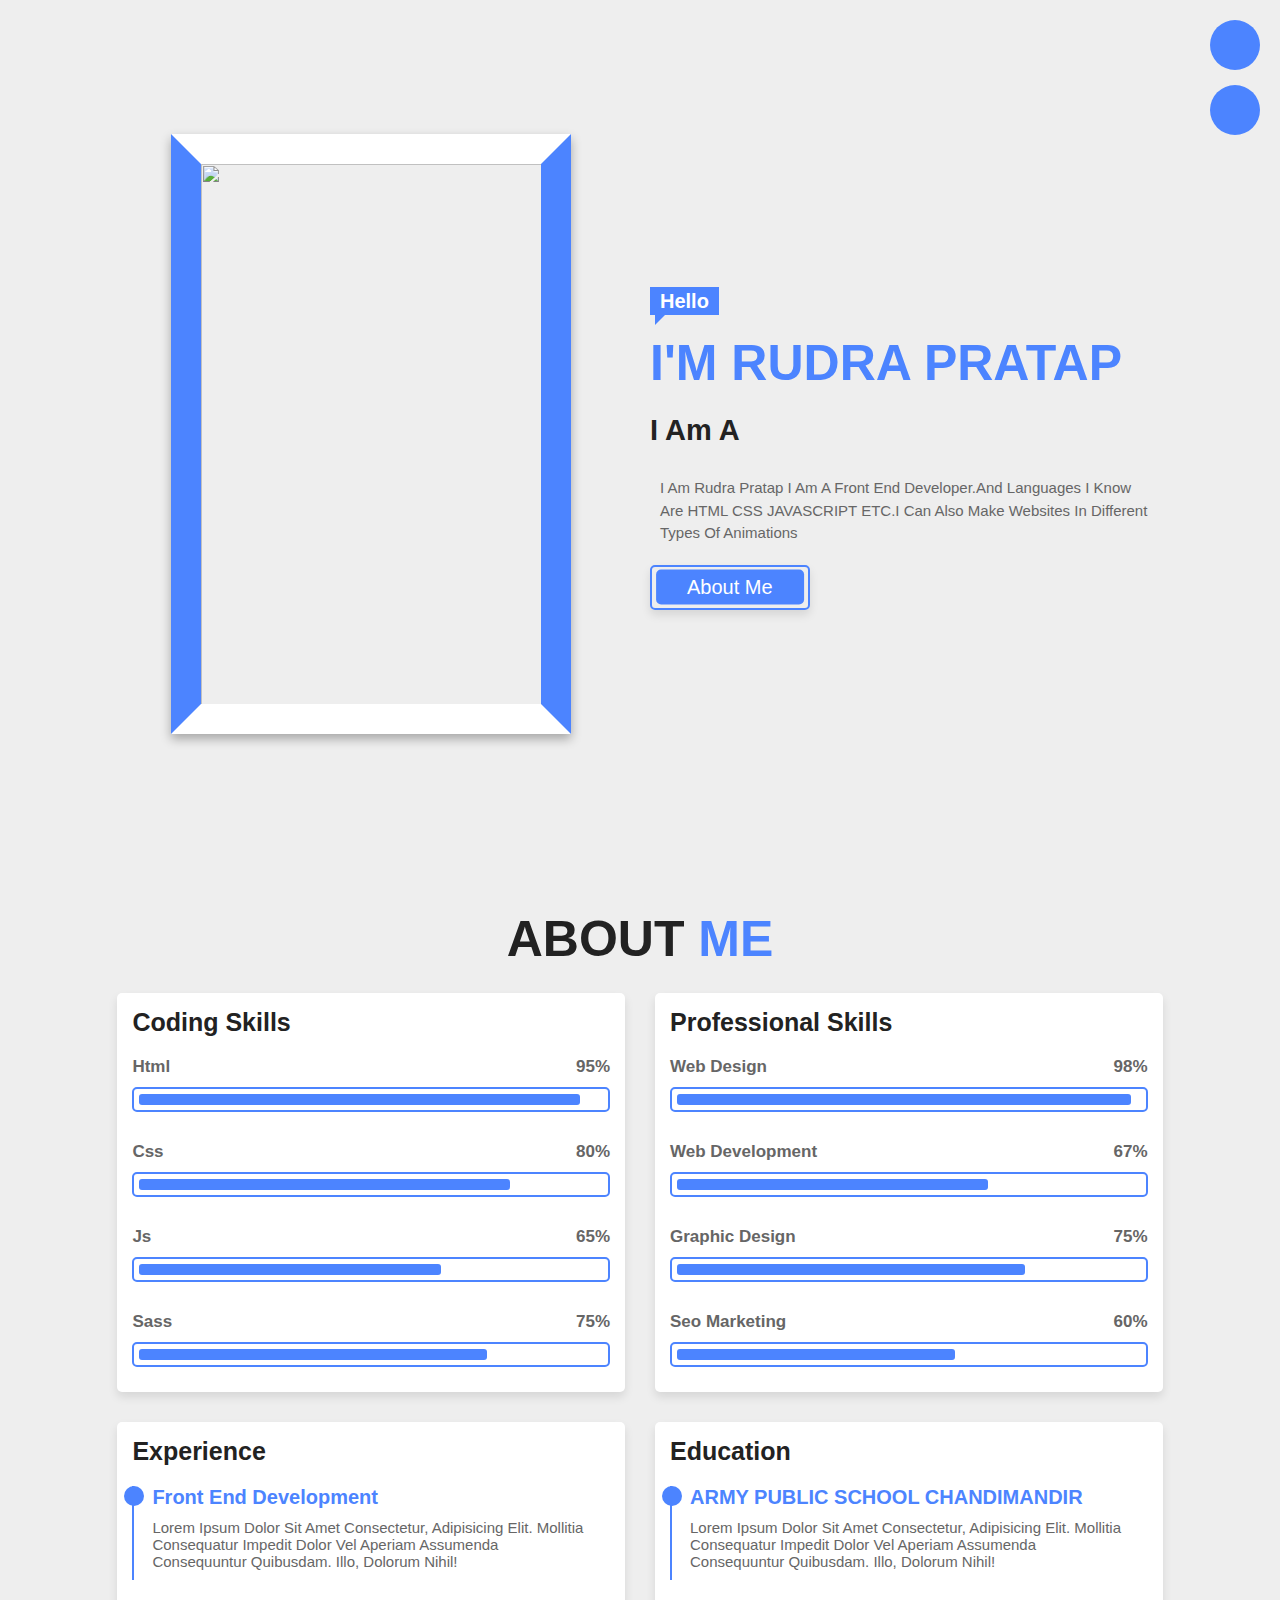
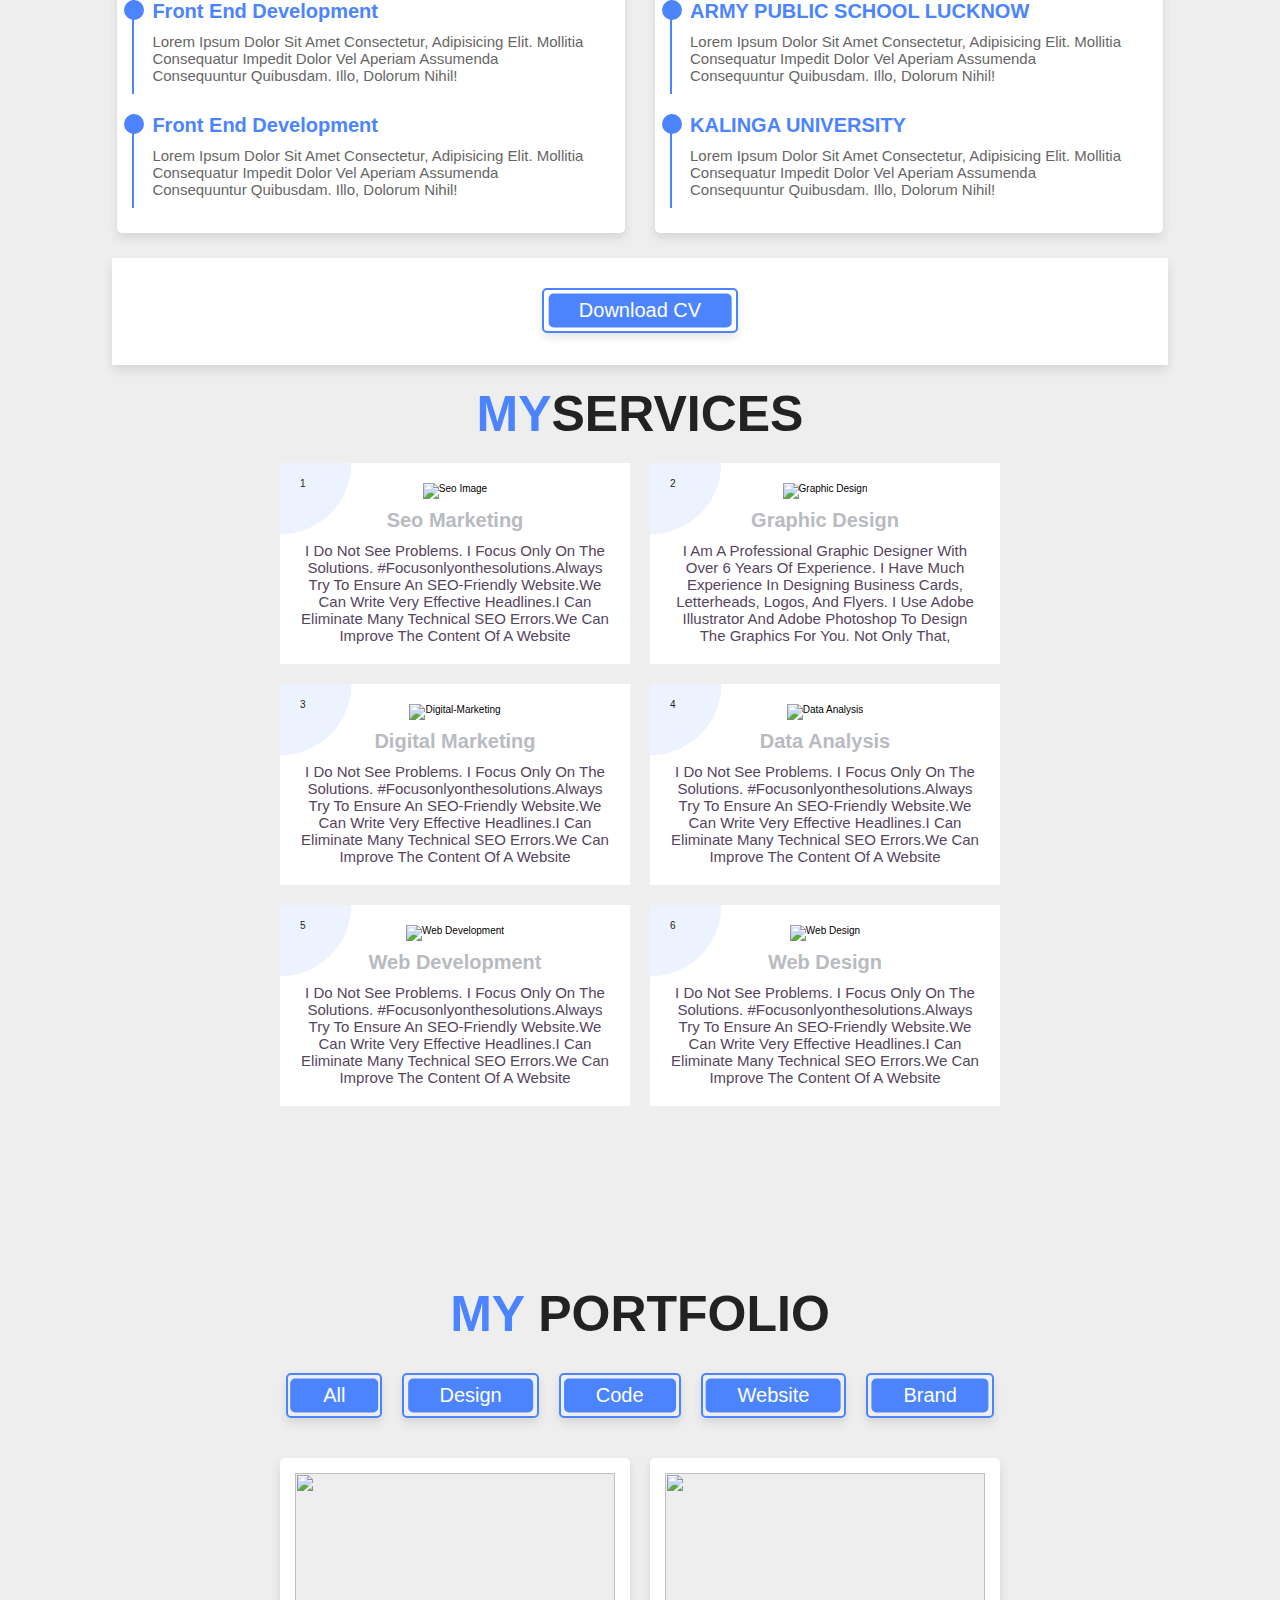
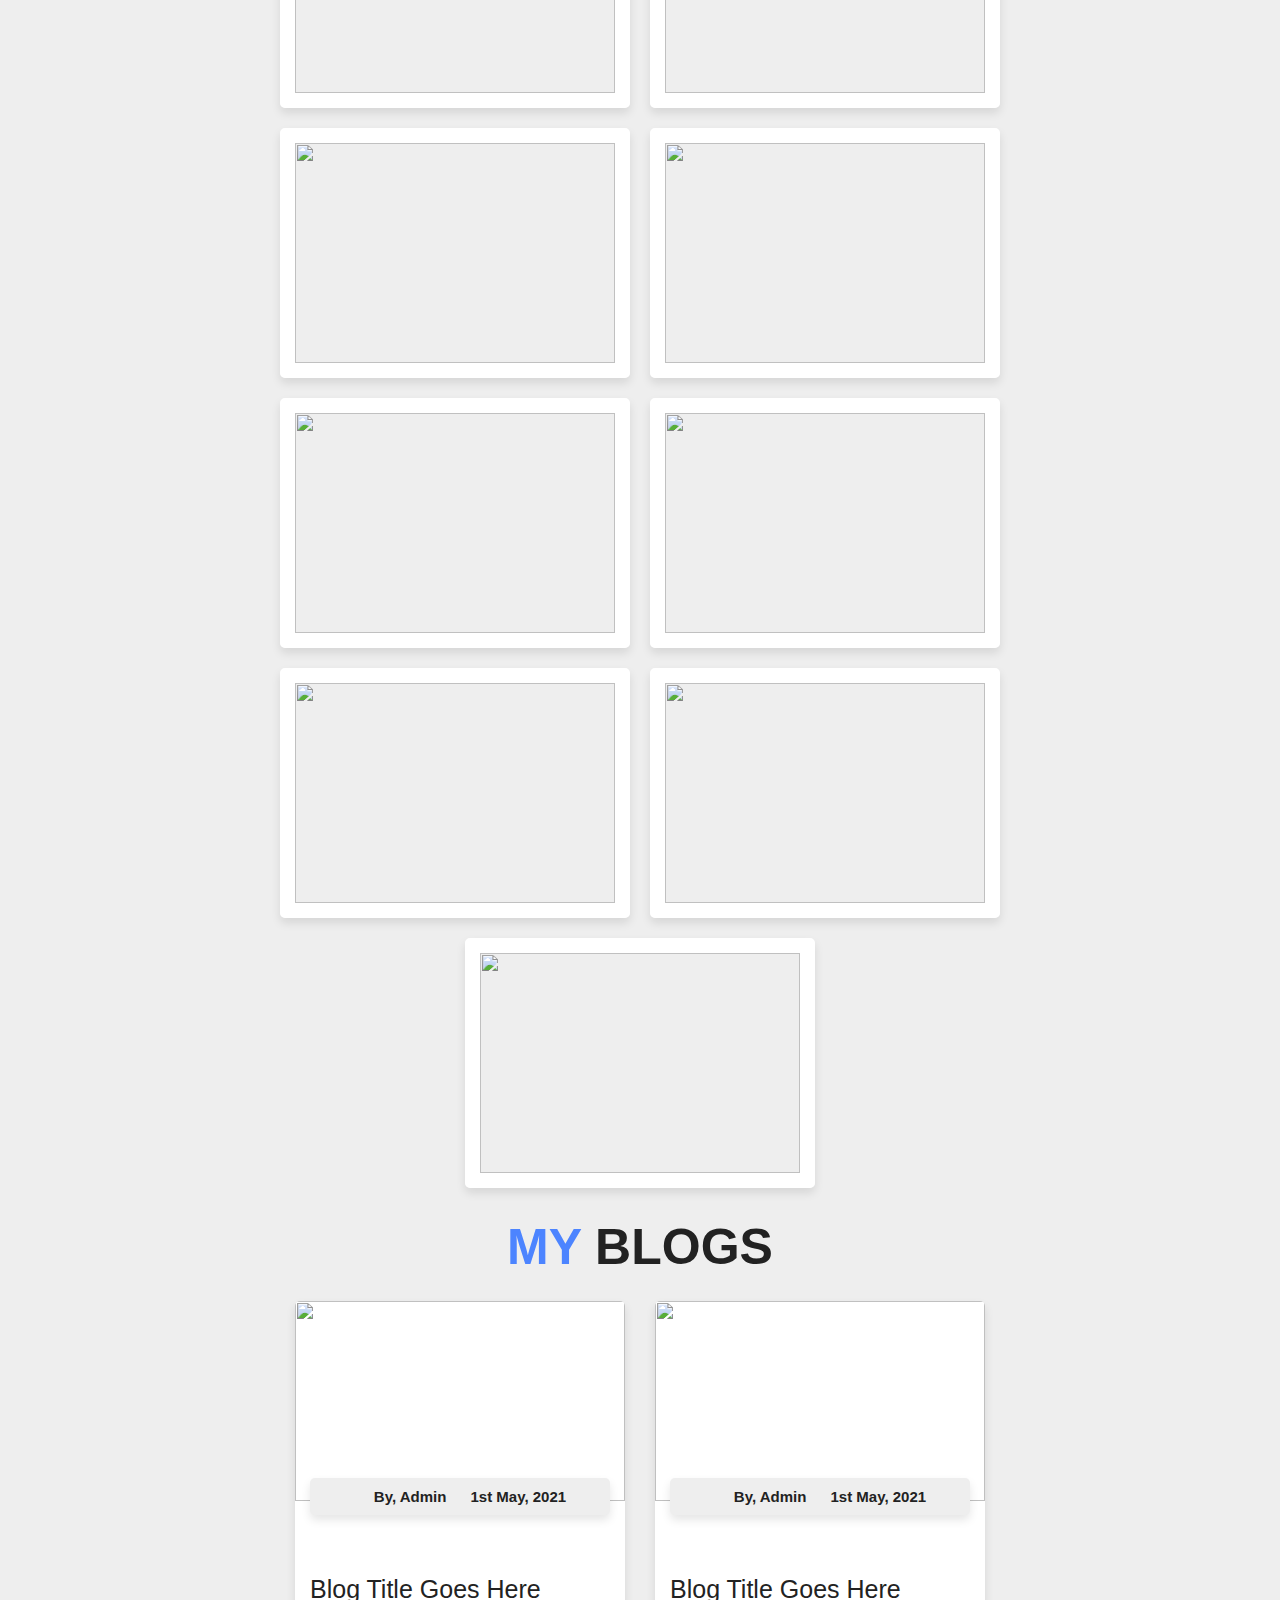
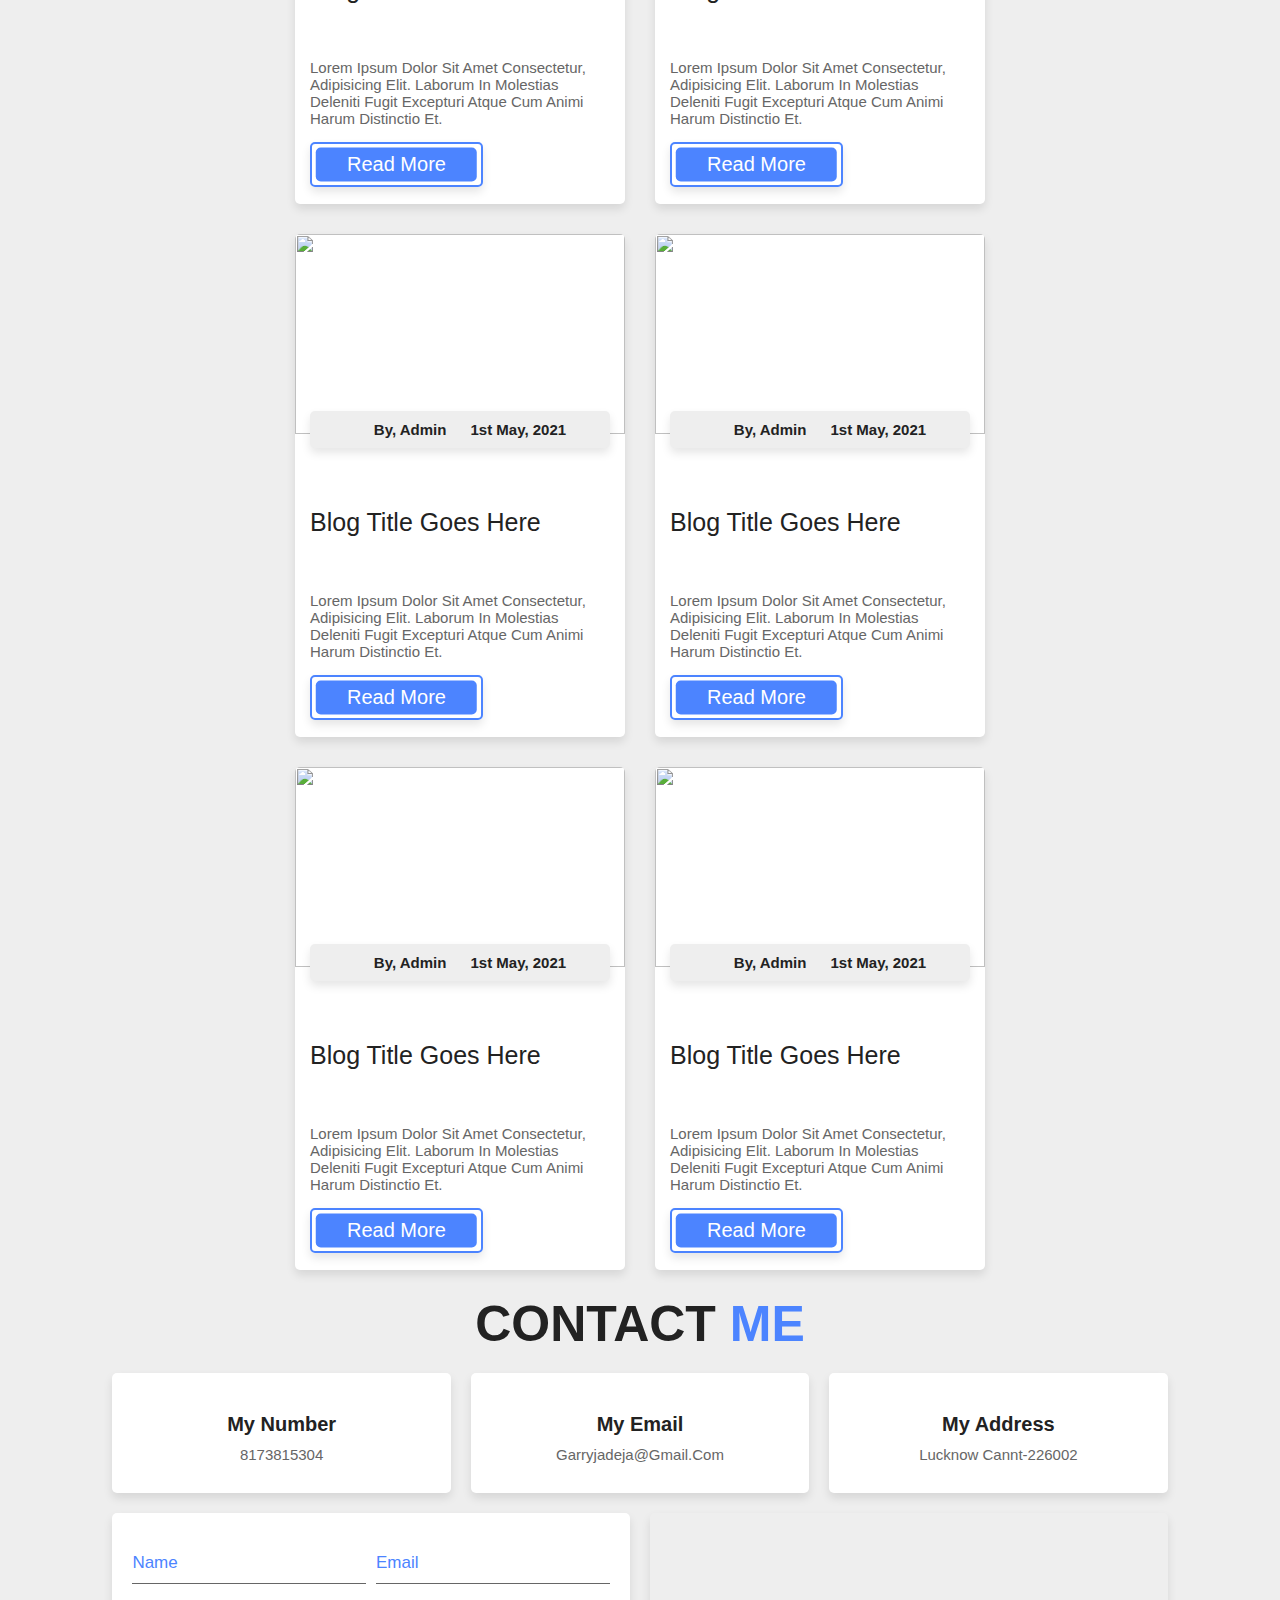
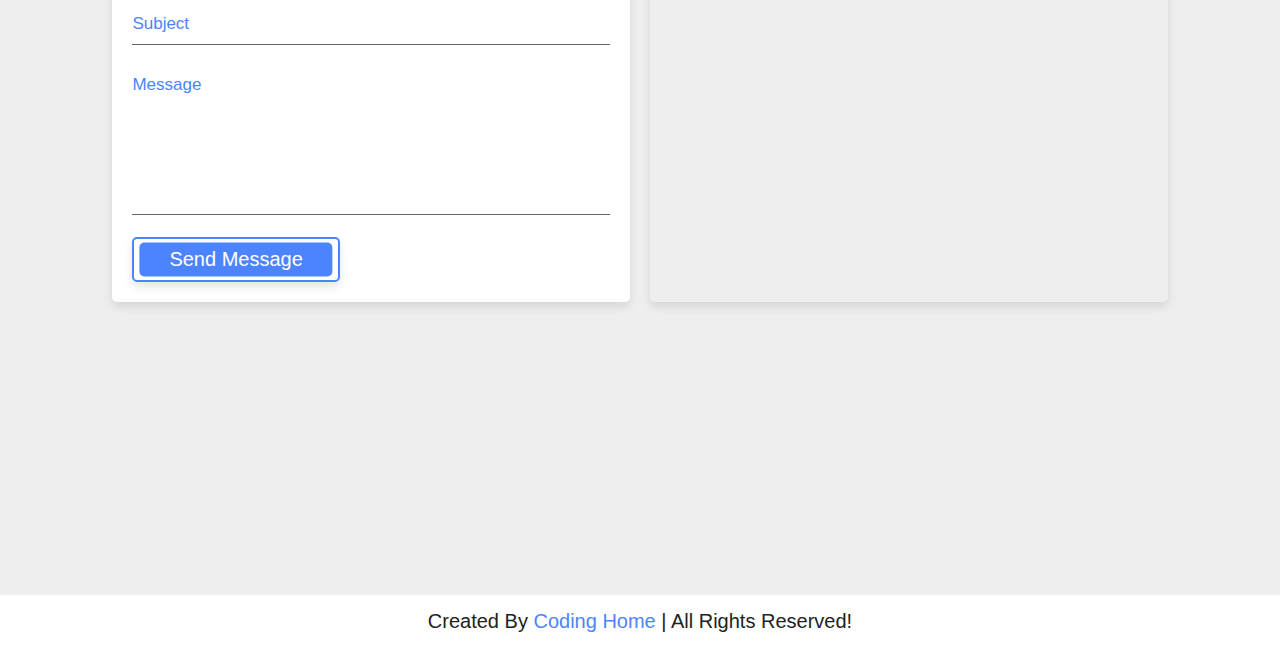
==== rudraport.html @ 35df7204 "Rename index.html to rudraport.html" ====
<!DOCTYPE html>
<html lang="en">
<head>
    <meta charset="UTF-8">
    <meta http-equiv="X-UA-Compatible" content="IE=edge">
    <meta name="viewport" content="width=device-width, initial-scale=1.0">
    <title>Document</title>
    <!---font awsome cdn-->
    <link rel="stylesheet" href="https://cdnjs.cloudflare.com/ajax/libs/font-awesome/6.4.0/css/all.min.css" integrity="sha512-iecdLmaskl7CVkqkXNQ/ZH/XLlvWZOJyj7Yy7tcenmpD1ypASozpmT/E0iPtmFIB46ZmdtAc9eNBvH0H/ZpiBw==" crossorigin="anonymous" referrerpolicy="no-referrer" />
    <!----css stylesheet-->
    <link rel="stylesheet" href="rudraport.css">
</head>
<body>
    <!-- header section starts  -->

<header>

    <div id="menu" class="fas fa-bars"></div>

    <nav class="navbar">
        <a href="#home">home</a>
        <a href="#about">about</a>
        <a href="#services">services</a>
        <a href="#portfolio">portfolio</a>
        <a href="#blog">blog</a>
        <a href="#contact">contact</a>
    </nav>
    <div id="theme-toggler" class="fas fa-moon"></div>

</header>


<!-- home section starts  -->

<section class="home" id="home">

    <div class="image">
        <img src="profile.jpg" alt=""  width="400px">
    </div>

    <div class="content">
        <span class="hello">hello</span>
        <h3> I'M <span>RUDRA PRATAP</span> </h3>

        <h4>I am a <span class="type">
            <span>
                <span>Developer</span>
                <span>Web designer</span>
                <span>Blogger</span>
                <span>YouTuber</span>
            </span>
        </span></h4>
        
<p>I am Rudra Pratap i am a front end developer.And  languages  I know are HTML CSS JAVASCRIPT ETC.I can also make websites in different types of animations  </p>        
<a href="#about" class="btn">about me</a>
    </div>

</section>



<section class="about" id="about">

    <h1 class="heading"> about <span>me</span> </h1>

    <div class="row">

        <div class="box">
            <h3 class="title">coding skills</h3>
            <div class="progress">
                <h3> html <span>95%</span> </h3>
                <div class="bar"><span></span></div>
            </div>
            <div class="progress">
                <h3> css <span>80%</span> </h3>
                <div class="bar"><span></span></div>
            </div>
            <div class="progress">
                <h3> js <span>65%</span> </h3>
                <div class="bar"><span></span></div>
            </div>
            <div class="progress">
                <h3> sass <span>75%</span> </h3>
                <div class="bar"><span></span></div>
            </div>
        </div>

        <div class="box">
            <h3 class="title">professional skills</h3>
            <div class="progress">
                <h3> web design <span>98%</span> </h3>
                <div class="bar"><span></span></div>
            </div>
            <div class="progress">
                <h3> web development <span>67%</span> </h3>
                <div class="bar"><span></span></div>
            </div>
            <div class="progress">
                <h3> graphic design <span>75%</span> </h3>
                <div class="bar"><span></span></div>
            </div>
            <div class="progress">
                <h3> seo marketing <span>60%</span> </h3>
                <div class="bar"><span></span></div>
            </div>
        </div>

        <div class="box">
            <h3 class="title">experience</h3>
            <div class="exp-box">
                <h3>front end development</h3>
                <p>Lorem ipsum dolor sit amet consectetur, adipisicing elit. Mollitia consequatur impedit dolor vel aperiam assumenda consequuntur quibusdam. Illo, dolorum nihil!</p>
            </div>
            <div class="exp-box">
                <h3>front end development</h3>
                <p>Lorem ipsum dolor sit amet consectetur, adipisicing elit. Mollitia consequatur impedit dolor vel aperiam assumenda consequuntur quibusdam. Illo, dolorum nihil!</p>
            </div>
            <div class="exp-box">
                <h3>front end development</h3>
                <p>Lorem ipsum dolor sit amet consectetur, adipisicing elit. Mollitia consequatur impedit dolor vel aperiam assumenda consequuntur quibusdam. Illo, dolorum nihil!</p>
            </div>
        </div>

        <div class="box">
            <h3 class="title">education</h3>
            <div class="exp-box">
                <h3>ARMY PUBLIC SCHOOL CHANDIMANDIR</h3>
                <p>Lorem ipsum dolor sit amet consectetur, adipisicing elit. Mollitia consequatur impedit dolor vel aperiam assumenda consequuntur quibusdam. Illo, dolorum nihil!</p>
            </div>
            <div class="exp-box">
                <h3>ARMY PUBLIC SCHOOL LUCKNOW</h3>
                <p>Lorem ipsum dolor sit amet consectetur, adipisicing elit. Mollitia consequatur impedit dolor vel aperiam assumenda consequuntur quibusdam. Illo, dolorum nihil!</p>
            </div>
            <div class="exp-box">
                <h3>KALINGA UNIVERSITY</h3>
                <p>Lorem ipsum dolor sit amet consectetur, adipisicing elit. Mollitia consequatur impedit dolor vel aperiam assumenda consequuntur quibusdam. Illo, dolorum nihil!</p>
            </div>
        </div>

    </div>

    <div class="download">
        <a href="#" class="btn"> download CV </a>
    </div>

</section>

<!----------service section starts-->
<section class="services" id="services">
    <h1 class="heading"><span>my</span>services</h1>
    <div class="box-container">
        <div class="box">
            <span class="number">1</span>
            <img src="images/s1.png" alt="seo image">
            <h3>seo marketing</h3>
            <p>I do not see problems.  I focus only on the solutions. #focusonlyonthesolutions.Always try to ensure an SEO-friendly website.We can write very effective headlines.I can eliminate many technical SEO errors.We can improve the content of a website</p>
        </div>
        <div class="box">
            <span class="number">2</span>
            <img src="images/s2.png" alt="graphic design">
            <h3>graphic design</h3>
            <p>I am a professional graphic designer with over 6 years of experience. I have much experience in designing Business cards, Letterheads, Logos, and Flyers. I use Adobe Illustrator and Adobe Photoshop to design the graphics for you. Not only that,</p> 
        </div>
        <div class="box">
            <span class="number">3</span>
            <img src="images/s3.png" alt="digital-marketing">
            <h3>digital marketing</h3>
            <p>I do not see problems.  I focus only on the solutions. #focusonlyonthesolutions.Always try to ensure an SEO-friendly website.We can write very effective headlines.I can eliminate many technical SEO errors.We can improve the content of a website</p>

           
        </div>
        <div class="box">
            <span class="number">4</span>
            <img src="images/s4.png" alt="data analysis">
            <h3>data analysis</h3>
            <p>I do not see problems.  I focus only on the solutions. #focusonlyonthesolutions.Always try to ensure an SEO-friendly website.We can write very effective headlines.I can eliminate many technical SEO errors.We can improve the content of a website</p>
           </div>
            
           <div class="box">
            <span class="number">5</span>
            <img src="images/s5.png" alt="web development">
            <h3>web development</h3>
            <p>I do not see problems.  I focus only on the solutions. #focusonlyonthesolutions.Always try to ensure an SEO-friendly website.We can write very effective headlines.I can eliminate many technical SEO errors.We can improve the content of a website</p>


           </div>
           <div class="box">
            <span class="number">6</span>
            <img src="images/s6.png" alt="web design">
            <h3>web design</h3>
            <p>I do not see problems.  I focus only on the solutions. #focusonlyonthesolutions.Always try to ensure an SEO-friendly website.We can write very effective headlines.I can eliminate many technical SEO errors.We can improve the content of a website</p>
           </div>
    </div>
</section>

<!-------service section ends-->
<!---------portfolio sections starts-->

<section class="portfolio" id="portfolio">

    <h1 class="heading"> <span>my</span> portfolio </h1>

    <div class="button-container">
        <div class="btn" data-filter="all">all</div>
        <div class="btn" data-filter="design">design</div>
        <div class="btn" data-filter="code">code</div>
        <div class="btn" data-filter="website">website</div>
        <div class="btn" data-filter="brand">brand</div>
    </div>

    <div class="image-container">

        <div class="box design">
            <img src="images/img1.jpg" alt="">
            <div class="info">
                <h3>PROJECT TITLE</h3>
            </div>
        </div>

        <div class="box design">
            <img src="images/img2.jpg" alt="">
            <div class="info">
                <h3>PROJECT TITLE</h3>
            </div>
        </div>

        <div class="box design">
            <img src="images/img3.jpg" alt="">
            <div class="info">
                <h3>PROJECT TITLE</h3>
            </div>
        </div>

        <div class="box code">
            <img src="images/img4.jpg" alt="">
            <div class="info">
                <h3>PROJECT TITLE</h3>
            </div>
        </div>

        <div class="box code">
            <img src="images/img5.jpg" alt="">
            <div class="info">
                <h3>PROJECT TITLE</h3>
            </div>
        </div>

        <div class="box website">
            <img src="images/img6.jpg" alt="">
            <div class="info">
                <h3>PROJECT TITLE</h3>
            </div>
        </div>

        <div class="box brand">
            <img src="images/img7.jpg" alt="">
            <div class="info">
                <h3>PROJECT TITLE</h3>
            </div>
        </div>

        <div class="box brand">
            <img src="images/img8.jpg" alt="">
            <div class="info">
                <h3>PROJECT TITLE</h3>
            </div>
        </div>

        <div class="box brand">
            <img src="images/img9.jpg" alt="">
            <div class="info">
                <h3>PROJECT TITLE</h3>
            </div>
        </div>

    </div>
</section>

<!------blog section start-->

<section class="blog" id="blog">

    <h1 class="heading"> <span>my</span> blogs </h1>

    <div class="box-container">

        <div class="box">
            <img src="images/blog1.jpg" alt="">
            <div class="content">
                <h3 class="info"> <i class="fas fa-user"></i> by, admin <i class="fas fa-calendar"></i> 1st may, 2021 </h3>
                <a href="#" class="title"> blog title goes here </a>
                <p>Lorem ipsum dolor sit amet consectetur, adipisicing elit. Laborum in molestias deleniti fugit excepturi atque cum animi harum distinctio et.</p>
                <a href="#" class="btn">read more</a>
            </div>
        </div>

        <div class="box">
            <img src="images/blog2.jpg" alt="">
            <div class="content">
                <h3 class="info"> <i class="fas fa-user"></i> by, admin <i class="fas fa-calendar"></i> 1st may, 2021 </h3>
                <a href="#" class="title"> blog title goes here </a>
                <p>Lorem ipsum dolor sit amet consectetur, adipisicing elit. Laborum in molestias deleniti fugit excepturi atque cum animi harum distinctio et.</p>
                <a href="#" class="btn">read more</a>
            </div>
        </div>

        <div class="box">
            <img src="images/blog3.jpg" alt="">
            <div class="content">
                <h3 class="info"> <i class="fas fa-user"></i> by, admin <i class="fas fa-calendar"></i> 1st may, 2021 </h3>
                <a href="#" class="title"> blog title goes here </a>
                <p>Lorem ipsum dolor sit amet consectetur, adipisicing elit. Laborum in molestias deleniti fugit excepturi atque cum animi harum distinctio et.</p>
                <a href="#" class="btn">read more</a>
            </div>
        </div>

        <div class="box">
            <img src="images/blog4.jpg" alt="">
            <div class="content">
                <h3 class="info"> <i class="fas fa-user"></i> by, admin <i class="fas fa-calendar"></i> 1st may, 2021 </h3>
                <a href="#" class="title"> blog title goes here </a>
                <p>Lorem ipsum dolor sit amet consectetur, adipisicing elit. Laborum in molestias deleniti fugit excepturi atque cum animi harum distinctio et.</p>
                <a href="#" class="btn">read more</a>
            </div>
        </div>

        <div class="box">
            <img src="images/blog5.jpg" alt="">
            <div class="content">
                <h3 class="info"> <i class="fas fa-user"></i> by, admin <i class="fas fa-calendar"></i> 1st may, 2021 </h3>
                <a href="#" class="title"> blog title goes here </a>
                <p>Lorem ipsum dolor sit amet consectetur, adipisicing elit. Laborum in molestias deleniti fugit excepturi atque cum animi harum distinctio et.</p>
                <a href="#" class="btn">read more</a>
            </div>
        </div>

        <div class="box">
            <img src="images/blog6.jpg" alt="">
            <div class="content">
                <h3 class="info"> <i class="fas fa-user"></i> by, admin <i class="fas fa-calendar"></i> 1st may, 2021 </h3>
                <a href="#" class="title"> blog title goes here </a>
                <p>Lorem ipsum dolor sit amet consectetur, adipisicing elit. Laborum in molestias deleniti fugit excepturi atque cum animi harum distinctio et.</p>
                <a href="#" class="btn">read more</a>
            </div>
        </div>

    </div>

</section>

<!------contact section starts-->
<section class="contact" id="contact">
    <h1 class="heading">contact <span>me</span></h1>
    <div class="box-container">
        <div class="box">
            <i class="fas fa-phone"></i>
            <h3>my number</h3>
            <p>8173815304</p>   
        </div>
        <div class="box">
            <i class="fas fa-envelope"></i>
            <h3>my email</h3>
            <p>garryjadeja@gmail.com</p>
        </div>
        <div class="box">
            <i class="fas fa-map-marker-alt"></i>
            <h3>my address</h3>
            <p>lucknow cannt-226002</p>   
        </div>
    </div>
    <div class="row">
        <form action="">
            <div class="inputbox">
                <input type="text" placeholder="name">
                <input type="email" placeholder="email">
            </div>
            <input type="text" placeholder="subject">
            <textarea name="" id="" cols="30" rows="10" placeholder="message"></textarea>
             <button class="btn"> send message</button>
         </form>
        <iframe class="map" src="https://www.google.com/maps/embed?pb=!1m18!1m12!1m3!1d30153.788252261566!2d72.82321484621745!3d19.141690214227783!2m3!1f0!2f0!3f0!3m2!1i1024!2i768!4f13.1!3m3!1m2!1s0x3be7b63aceef0c69%3A0x2aa80cf2287dfa3b!2sJogeshwari%20West%2C%20Mumbai%2C%20Maharashtra%20400047!5e0!3m2!1sen!2sin!4v1617786516134!5m2!1sen!2sin" allowfullscreen="" loading="lazy"></iframe>

    </div>
</section>
<div class="footer">created by <span> Coding Home </span> | all rights reserved!</div>


<!-- jquery cdn link  -->
<script src="https://cdnjs.cloudflare.com/ajax/libs/jquery/3.6.0/jquery.min.js"></script>

<!-- custom js file link  -->
<script src="script.js"></script>


</body>
</html>
---- rudraport.css ----
:root{
    --main-color:#4C84FF;
    --primary-bg-color:#fff;
    --secondary-bg-color:#eee;
    --primary-text-color:#222;
    --secondary-text-color:#666;
}

@import url('https://fonts.googleapis.com/css2?family=Roboto:wght@100;300;400&display=swap');
*{
font-family: 'roboto',sans-serif;
margin: 0; padding: 0;
box-sizing: border-box;
text-transform: capitalize;
outline: none;
border: none;
text-decoration: none;
transition: all .3s cubic-bezier(.38,1.15,.7,1.12);
}

::selection{background-color: var(--main-color);}

html{font-size: 62.5%;
   }
     
html::-webkit-scrollbar {width: 1.3rem;} 
html::-webkit-scrollbar-track{background-color: var(--secondary-bg-color);}
html::-webkit-scrollbar-thumb{background-color: var(--main-color);}

body{background: var(--secondary-bg-color);}

.body.dark-theme{
    --primary-bg-color:#252C48;
    --secondary-bg-color:#171C32;
    --primary-text-color:#fff;
    --secondary-text-color:#eee;
}

section{min-height: 100vh;
        padding: 1rem;
        padding: 0 8%;
}

.btn{
    display: inline-block;
    padding: .9rem 3.5rem;
    font-size: 2rem;
    background: none;
    color: #fff;
    box-shadow: 0 .5rem 1rem rgba(0, 0, 0, .1);
    border-radius: .5rem;
    margin-top: 1rem;
    z-index: 0;
    position: relative;
    overflow: hidden;
    border: .2rem solid var(--main-color);
}

.btn::before{
    content: '';
    position: absolute;
    top: 50%; left: 50%;
    transform: translate(-50%,-50%);
    background: var(--main-color);
    border-radius: .5rem;
    height: 85%;
    width: 95%;
    z-index: -1;
    transition: .2s;
}

.btn:hover:before{
    top: 100%;
    transform: translate(-50%,100%);

}

.btn:hover{
    color: var(--primary-text-color);
}

.heading{
     font-size: 5rem;
     color: var(--primary-text-color);
     text-align: center;
     padding: 1rem;
     text-transform: uppercase;
}

.heading span{
    color: var(--main-color);
    text-transform: uppercase;
}


#menu{
   font-size: 2rem;
   background: var(--main-color);
   color: #fff;
   border-radius: 5rem;
   height: 5rem;
   width: 5rem;
   text-align: center;
   line-height: 5rem;
   position: fixed;
   top: 2rem;
   right: 2rem;
   z-index: 1000;
   cursor: pointer;
}

#menu.fa-times{transform: rotate(-180deg);}
 
.navbar{
    position: fixed;
    top: 2rem;
    right: 2.5rem;
    padding: 1.1rem 2rem;
    padding-right: 4rem;
    z-index: 999;
    border: .2rem solid var(--main-color);
    border-radius: 1000px;
    background: var(--main-color);
    transform-origin: top right;
    transform: scale(0);
    opacity: 0;
}


.navbar.nav-toggle{
    opacity: 1;
    transform: scale(1);
}

.navbar a{
    font-size:2rem;
    padding: 0.3rem;
    padding-right: 1rem;
    color: var(--primary-text-color);
}

@media(max-width: 799px){
  .navbar a{display: block;
   font-size: 2rem;
   padding: 1rem;
   padding-right: 7rem;
}
}

.navbar a:hover{
    color: var(--main-color);
    transform: translateX(1rem);
}



.home{
    display: flex;
    align-items: center;
    justify-content: center;
    flex-wrap:wrap;
}

.home .image{
    flex: 1 1 40rem;
    padding: 1rem;
    text-align: center;
}

.home .image img{
    height: 60rem;
    box-shadow: 0 .5rem 1rem rgba(0, 0,0,.3);
    border-top: 3rem solid var(--primary-bg-color);
    border-bottom: 3rem solid var(--primary-bg-color);
    border-right: 3rem solid var(--main-color);
    border-left: 3rem solid var(--main-color);

}

.home .content{
    flex: 1 1 40rem;
    padding: 1rem;
    
}

.home .content .hello{
    background: var(--main-color);
    color: #fff;
    font-size: 20px;
    font-weight: 600;
    padding: 3px 10px;
    position: relative;
    line-height: 26px;
}

.home .content .hello::after {
    position: absolute;
    content: '';
    bottom: -10px;
    left: 5px;  
    width: 0;
    height: 0;
    border-top: 0px solid transparent;
    border-left: 10px solid #4C84FF;
    border-bottom: 10px solid transparent;
}

.home .content h3{
  font-size: 5rem;
  color: var(--main-color);
  margin-top: 20px;
}


.home .contact h3 span{
    color: var(--main-color);
}

.type {
    display: inline-block;
    vertical-align: bottom;
}

h4{
    font-size: 29px;
    margin-top: 20px;
    margin-bottom: 20px;
    color: var(--primary-text-color);
}

.type > span {
    color: #0da6cc;
    display:grid;
    overflow: hidden;
    height:1.2em;
  }

.type span span {
    width:0%;
    max-width:max-content;
    overflow: hidden;
    height:inherit;
    word-break:break-all;
    animation:
      c 0.5s infinite steps(1),
      t 2s linear infinite alternate,
      m 16s steps(4) infinite;
  }

.type span span:before{
    content: '';
    display: inline-block;
}

@keyframes t{
    90%,100% {width:100%}
  }
 
   
  @keyframes c{
    0%,100%{box-shadow: 5px 0 0 #0000;
    }
    50% {
        box-shadow: 5px 0 0 white;
    }
  }
  
  @keyframes m{
    100% {transform:translateY(-400%)}
  }


.home .content p{padding: 1rem;
     color: var(--secondary-text-color);
     font-size: 1.5rem;
     line-height: 1.5;
    font-family: sans-serif;}

.about .row{
    display: flex;
    align-items: center;
    justify-content: center;
    flex-wrap: wrap;
}

.about .row .box{
    flex: 1 1 40rem;
    background-color: var(--primary-bg-color);
    border-radius: .5rem;
    box-shadow: 0 .5rem 1rem rgba(0, 0, 0, .1);
    padding: .5rem 1.5rem;
    margin: 1.5rem;
}

.about .row .box .title{
    color: var(--primary-text-color);
    font-size: 2.5rem;
    padding: 1rem 0;
}

.about .row .box .progress{
    padding: 1rem 0;
}


.about .row .box .progress h3{
        font-size: 1.7rem;
        color: var(--secondary-text-color);
        display: flex;
        justify-content: space-between;
}

.about .row .box .progress .bar{
    height: 2.5rem;
    border-radius: .5rem;
    border: .2rem solid var(--main-color);
    padding: .5rem;
    margin: 1rem 0;
}


.about .row .box .progress .bar span{
    height: 100%;
    border-radius: .3rem;
    background-color: var(--main-color);
    display: block;
}

.about .row .box:nth-child(1) .progress:nth-child(2) .bar span{
    width: 95%;
}

.about .row .box:nth-child(1) .progress:nth-child(3) .bar span{
    width: 80%;    
}

.about .row .box:nth-child(1) .progress:nth-child(4)  .bar span{
    width: 65%;
}
.about .row .box:nth-child(1) .progress:nth-child(5)   .bar span{
    width: 75%;
}

.about .row .box:nth-child(2) .progress:nth-child(2)   .bar span{
    width: 98%;
}

.about .row  .box:nth-child(2) .progress:nth-child(3)    .bar span{
    width: 67%;
}

.about .row .box:nth-child(2)  .progress:nth-child(4)  .bar span{
    width: 75%;
}

.about .row .box:nth-child(2)  .progress:nth-child(5)  .bar span{
    width: 60%;
}


.about .row .box .exp-box{
padding: 0 1.8rem;
margin-top: 1rem;
margin-bottom:2rem ;
border-left: .2rem solid var(--main-color);
position: relative;
}

.about .row .box .exp-box h3{
    color: var(--main-color);
    font-size: 2rem;
}

.about .row .box .exp-box p{
   color: var(--secondary-text-color);
   font-size: 1.5rem;
   padding: 1rem 0;
}

.about .row .box .exp-box::before{
    position: absolute;
    content: '';
     top: 0;
     left: -1rem;
     border-radius: 50%;
     height: 2rem;
     width: 2rem;
     background: var(--main-color);

}

.about .download{
    background: var(--primary-bg-color);
    text-align: center;
    padding: 2rem;
    padding-bottom: 3rem;
    box-shadow: 0 .5rem 1rem rgba(0, 0, 0, .1);
    margin: 1rem;
}

.services .box-container{
    display: flex;
    align-items: center;
    justify-content: center;
    flex-wrap: wrap;
}

.services .box-container .box{
   background: var(--primary-bg-color);
   padding: 1rem;   
   margin: 1rem;
   width: 35rem;
   text-align: center;
   position: relative;
   z-index: 0;
}

.services .box-container .box .number{
    position: absolute;
    top: 1.5rem;
    left: 2rem;
    color: var(--primary-text-color);
}

.services .box-container .box img{
    width: 7rem;
    height: 7rem;
    margin: 1rem;
}
 .services .box-container .box h3{
    font-size: 2rem;
    color: #b8bbbf;
 }

 .services .box-container .box p{
    font-size: 1.5rem;
    color: #56455e;
    padding: 1rem;
 }

.services .box-container .box::before{
    content: '';
    position: absolute;
    top: 0;
    left: 0;
    height: 100%;
    width: 100%;
    background: var(--main-color);
    z-index: -1;
    clip-path: circle(25% at 0 0);
    opacity: .1;
    transition: .3s;
}

.services .box-container .box:hover::before{
    clip-path: circle(100%);
}


.portfolio .button-container{
    display: flex;
    align-items: center;
    justify-content: center;
    flex-wrap: wrap;
    padding: 1rem 0 ;
}

.portfolio .button-container .btn{
    margin: 1rem;
    cursor: pointer;
}
.portfolio .image-container{
    display: flex;
    align-items: center;
    justify-content: center;
    flex-wrap: wrap;
    padding: 1rem 0;
}

.portfolio .image-container .box{
    width: 35rem;
    margin: 1rem;
    border-radius: .5rem;
    box-shadow: 0 .5rem 1rem rgba(0, 0, 0, .1);
    overflow: hidden  ;
    height: 25rem;
    position: relative;
    border: 1.5rem solid var(--primary-bg-color);
    cursor: pointer;
}

.portfolio .image-container .box img{
    height: 100%;
     width: 100%;
     object-fit: cover;
}

.portfolio .image-container .box .info{
    position: absolute;
    top: 0;
    left: 0;
    height: 100%;
    width: 100%;
    background: var(--primary-bg-color);
    display: flex;
    align-items: center;
    justify-content: center;
    flex-wrap: wrap;
    opacity: .9 ;
    transform: scale(0);
}

.portfolio .image-container .box:hover .info{
    transform: scale(1);
}
.portfolio .image-container .box .info h3{
    font-size: 2.5rem;
    color: var(--primary-text-color);
}  

/* blog section starts here */


.blog .box-container{
    display: flex;
    align-items: center;
    justify-content: center;
    flex-wrap: wrap;
}


.blog .box-container .box{
    width: 33rem;
    box-shadow: 0 .5rem 1rem rgba(0, 0, 0, .1);
    border-radius: .5rem;
    margin: 1.5rem;
    background: var(--primary-bg-color);
    overflow: hidden;
}


.blog .box-container .box img{
    width: 100%;
    height: 20rem;
    object-fit: cover;
}

.blog .box-container .box .content{
    padding: 1.5rem;
}

.blog .box-container .box .content .info{
   position: relative;
   background: var(--secondary-bg-color);
   color: var(--primary-text-color);
   box-shadow: 0 .5rem 1rem rgba(0, 0, 0, .1);
   border-radius: .5rem;
   font-size: 1.5rem;
   padding: 1rem;
   text-align: center;
   margin-top: -4rem;
   margin-bottom:1rem ;
}

.blog .box-container .box .content .info i{
    color: var(--main-color);
    padding: 0 1rem;
}
.blog .box-container .box .content .title{
    color: var(--primary-text-color);
    display: block;
    font-size: 2.5rem;
    padding: 5rem 0;
}
.blog .box-container .box .content .title:hover{
    text-decoration: underline;
    color: var(--main-color);
}

.blog .box-container  .box .content p{
    color: var(--secondary-text-color);
    padding: .5rem 0;
    font-size: 1.5rem;
}

.contact .row{
    display: flex;
    justify-content: center;
    flex-wrap: wrap;
}

.contact .row form{
    flex: 1 1 40rem;
    background: var(--primary-bg-color);
    padding: 2rem;
    margin: 1rem;
    box-shadow: 0 .5rem 1rem rgba(0, 0, 0, .1);
    border-radius: .5rem;
}

.contact .row .map{
    flex: 1 1 40rem;
    margin: 1rem;
    box-shadow: 0 .5rem 1rem rgba(0, 0, 0, .1);
    border-radius: .5rem;
    padding: 1rem;
}

.contact .row form .inputbox{
    display: flex;
    justify-content: space-between;
    flex-wrap: wrap;
}
.contact .row form input,.contact .row form textarea{
padding: 1rem 0;
margin: 1rem 0;
font-size: 1.7rem;
border-bottom: .1rem solid var(--secondary-text-color);
text-transform: none;
background: none;
color: var(--main-color);
width: 100%;
}

.contact .row form  input::placeholder, .contact .row form textarea::placeholder{
    text-transform: capitalize;
    color: var(--main-color);
}

.contact .row form input:focus, .contact .row form textarea:focus{
    border-color: violet;
}

.contact .row form .inputbox input{
    width: 49%;
}

.contact .row form textarea{
    height: 15rem;
    resize: none ;
}

.contact .row form .btn{
    cursor: pointer;
}

.contact .box-container{
 display: flex;    
 justify-content: space-between;
 flex-wrap: wrap;
 align-items: center;
}

.contact .box-container .box{
    flex: 1 1 30rem;
    margin: 1rem;
    padding: 3rem 1rem;
    background: var(--primary-bg-color);
    box-shadow: 0 .5rem 1rem rgba(0, 0, 0, .1);
    border-radius: .5rem;
    text-align: center;
}

.contact .box-container .box i{
    height: 6rem;
    width:6rem;
    line-height: 6rem;
    border-radius: 50%;
    font-size: 3rem;
    background:var(--secondary-bg-color);
    color:var(--main-color);
}





.contact .box-container .box h3{
    color: var(--primary-text-color);
    padding: 1rem 0;
    font-size: 2rem;
}
.contact .box-container .box p{
    font-size: 1.5rem;
    color: var(--secondary-text-color);
}

.footer{
    text-align: center;
    padding: 1.5rem 1rem;
    font-size: 2rem;
    color: var(--primary-text-color);
    background: var(--primary-bg-color);
    margin-top: 1rem;
}

.footer span{
    color: var(--main-color);
}



#theme-toggler{
    position: fixed;
    top: 8.5rem;
    right: 2rem;
    z-index: 998;
       height: 5rem;
       width: 5rem;
       line-height: 5rem;
       text-align: center;
       font-size: 2rem;
       background: var(--main-color);
       color: #fff;
       cursor: pointer;
       border-radius: 5rem; 
}

#theme-toggler.fa-sun{
    transform:rotate(-180deg);
}
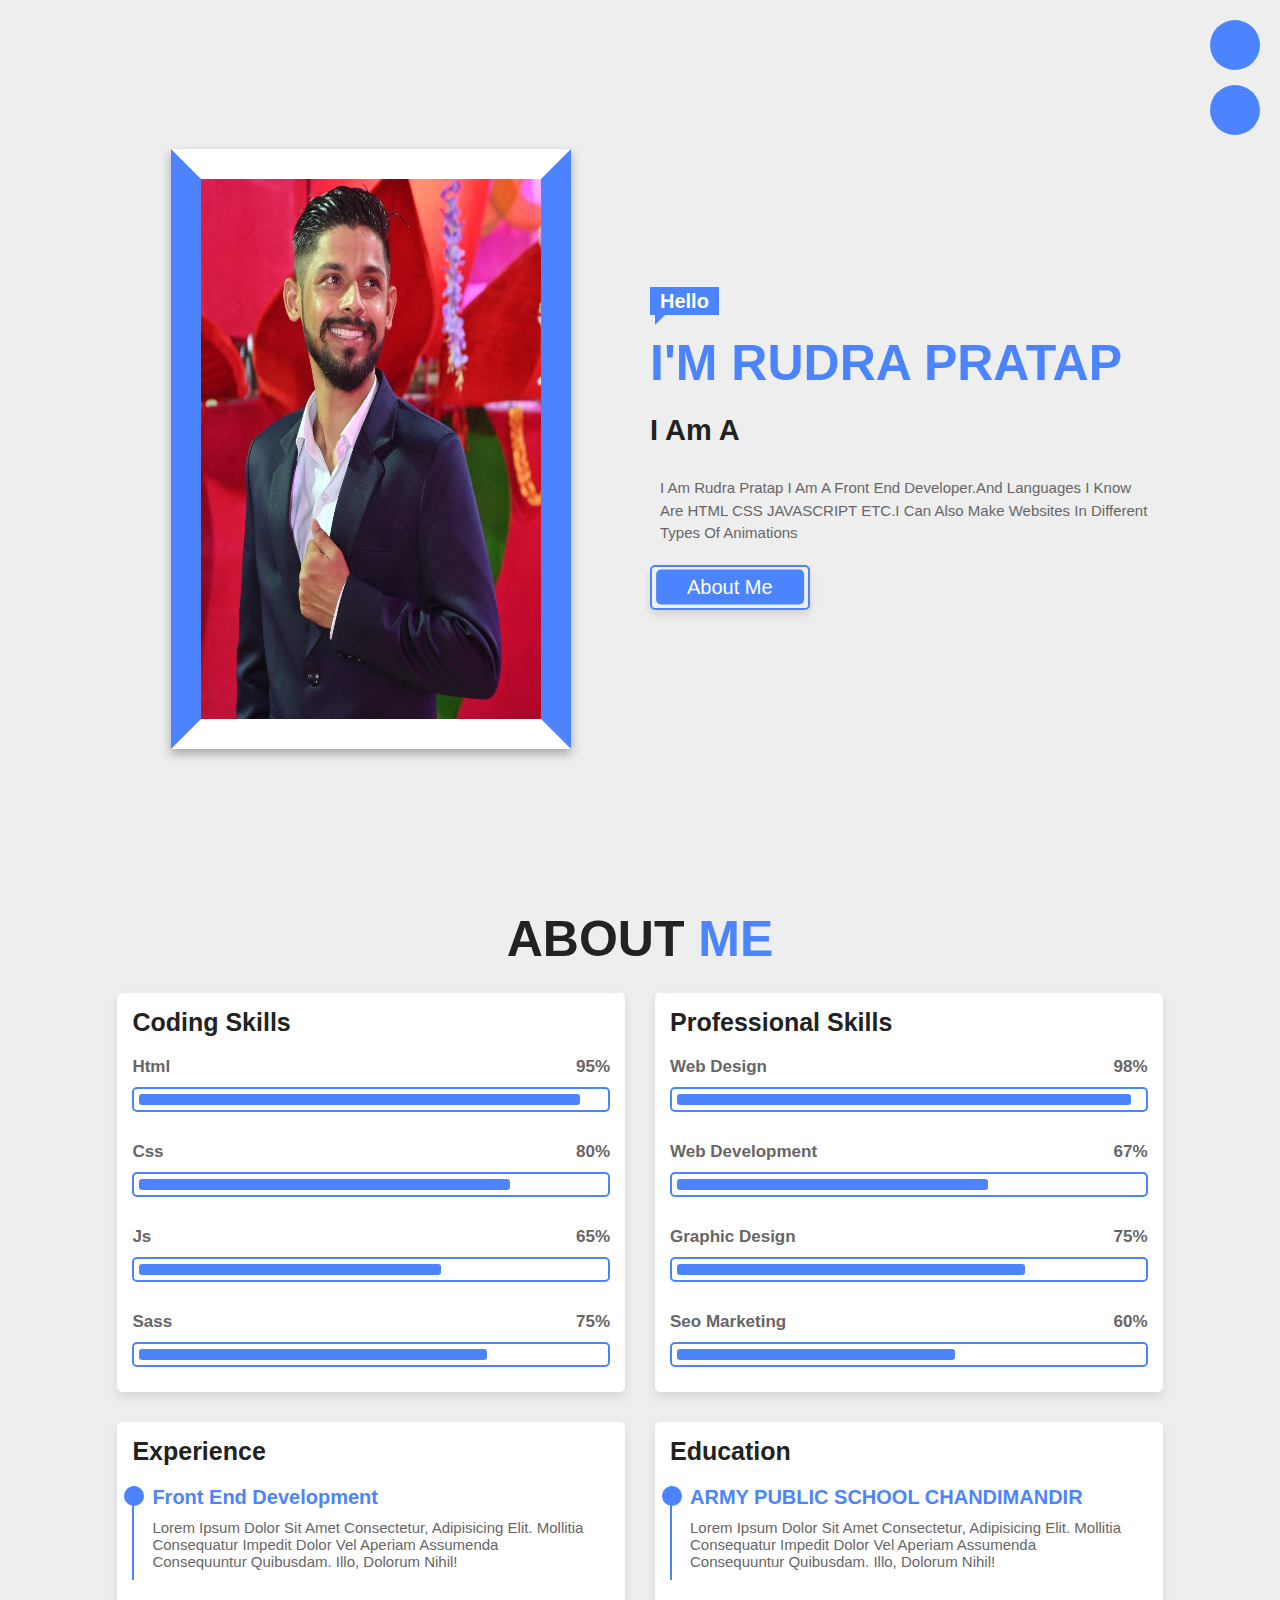
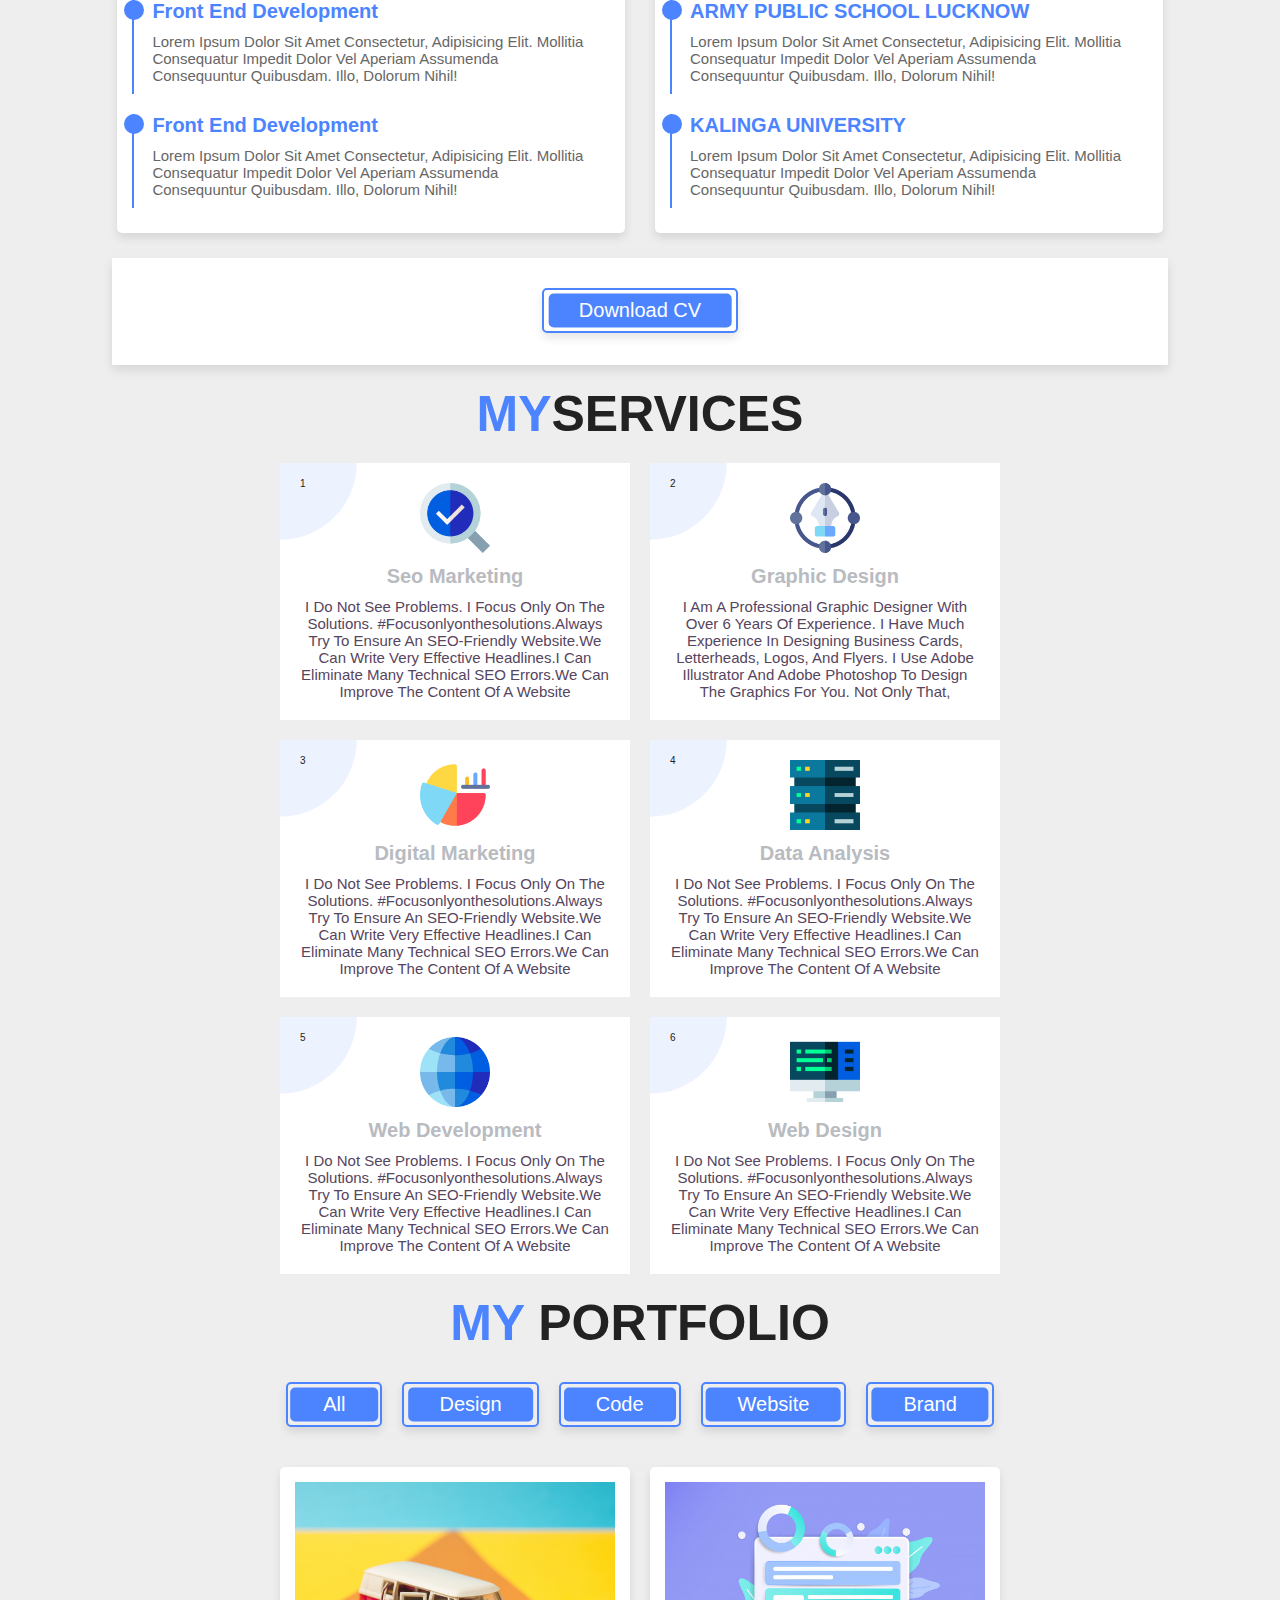
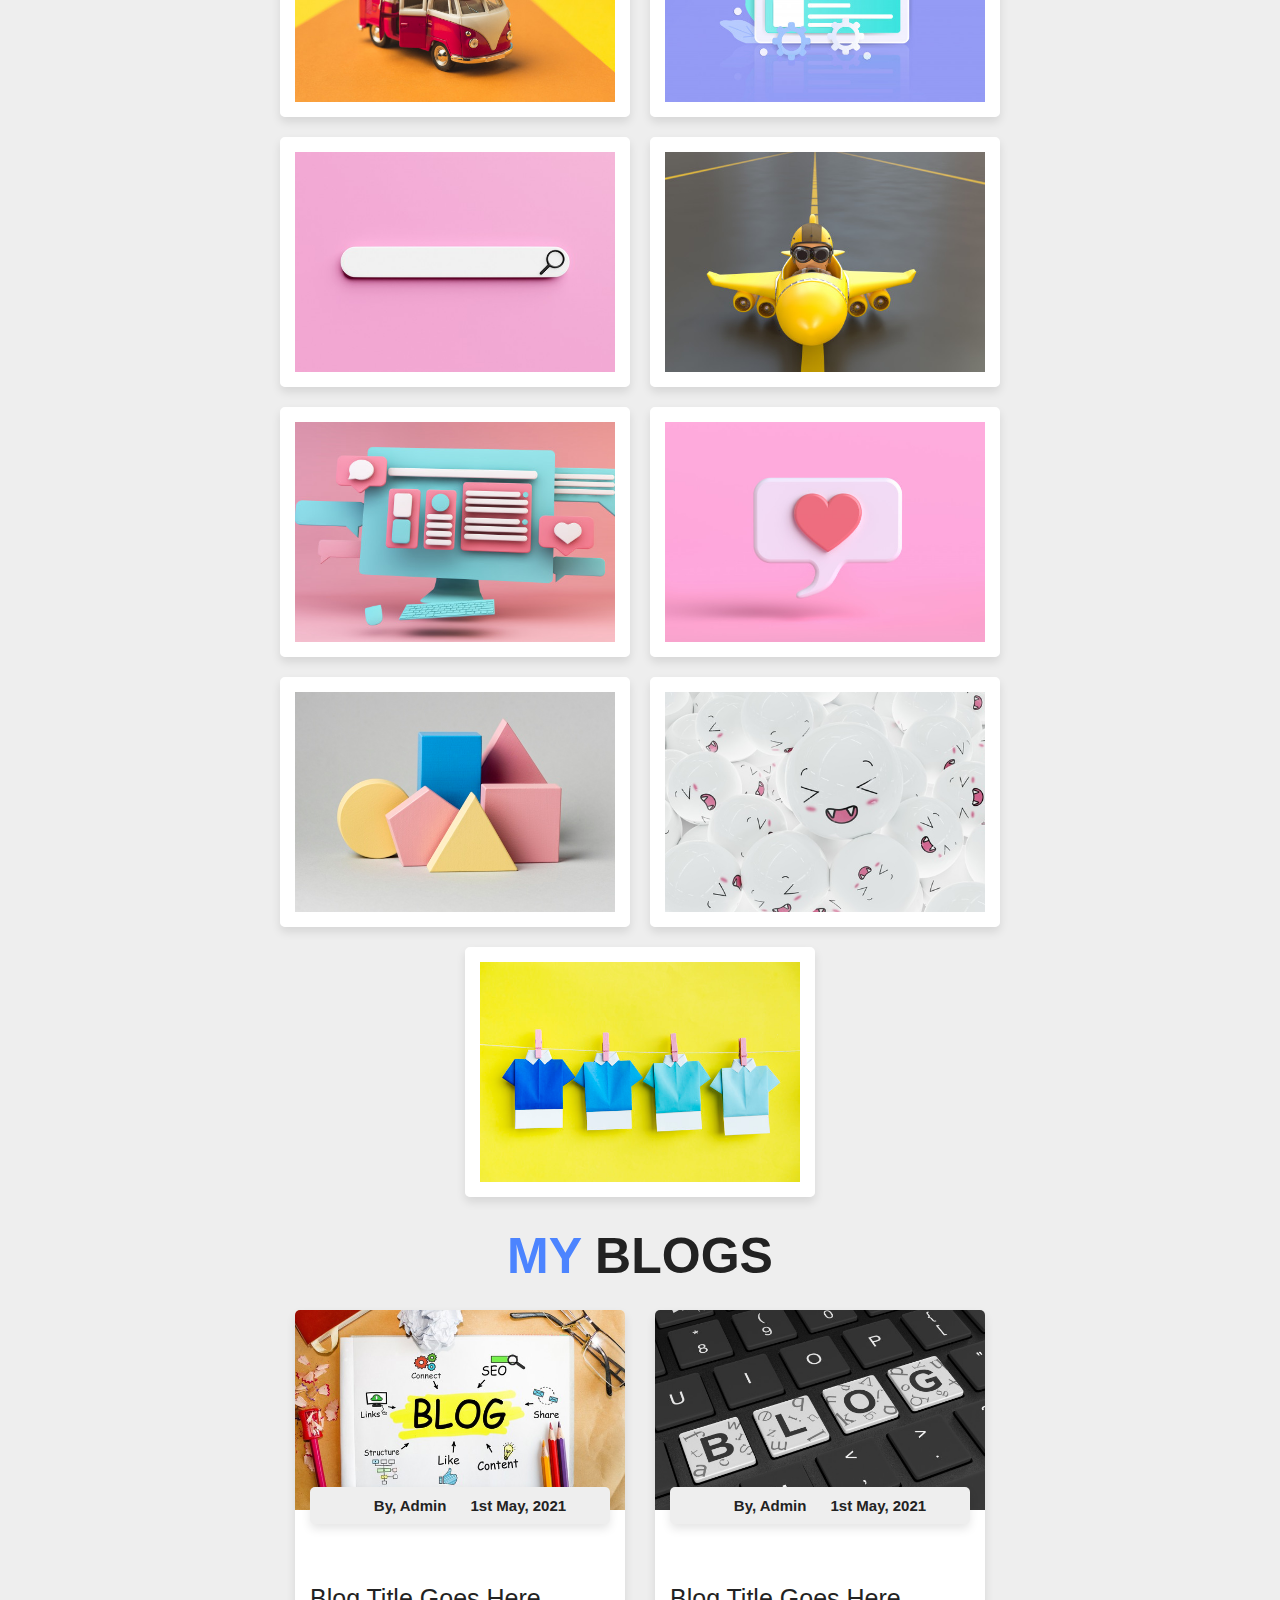
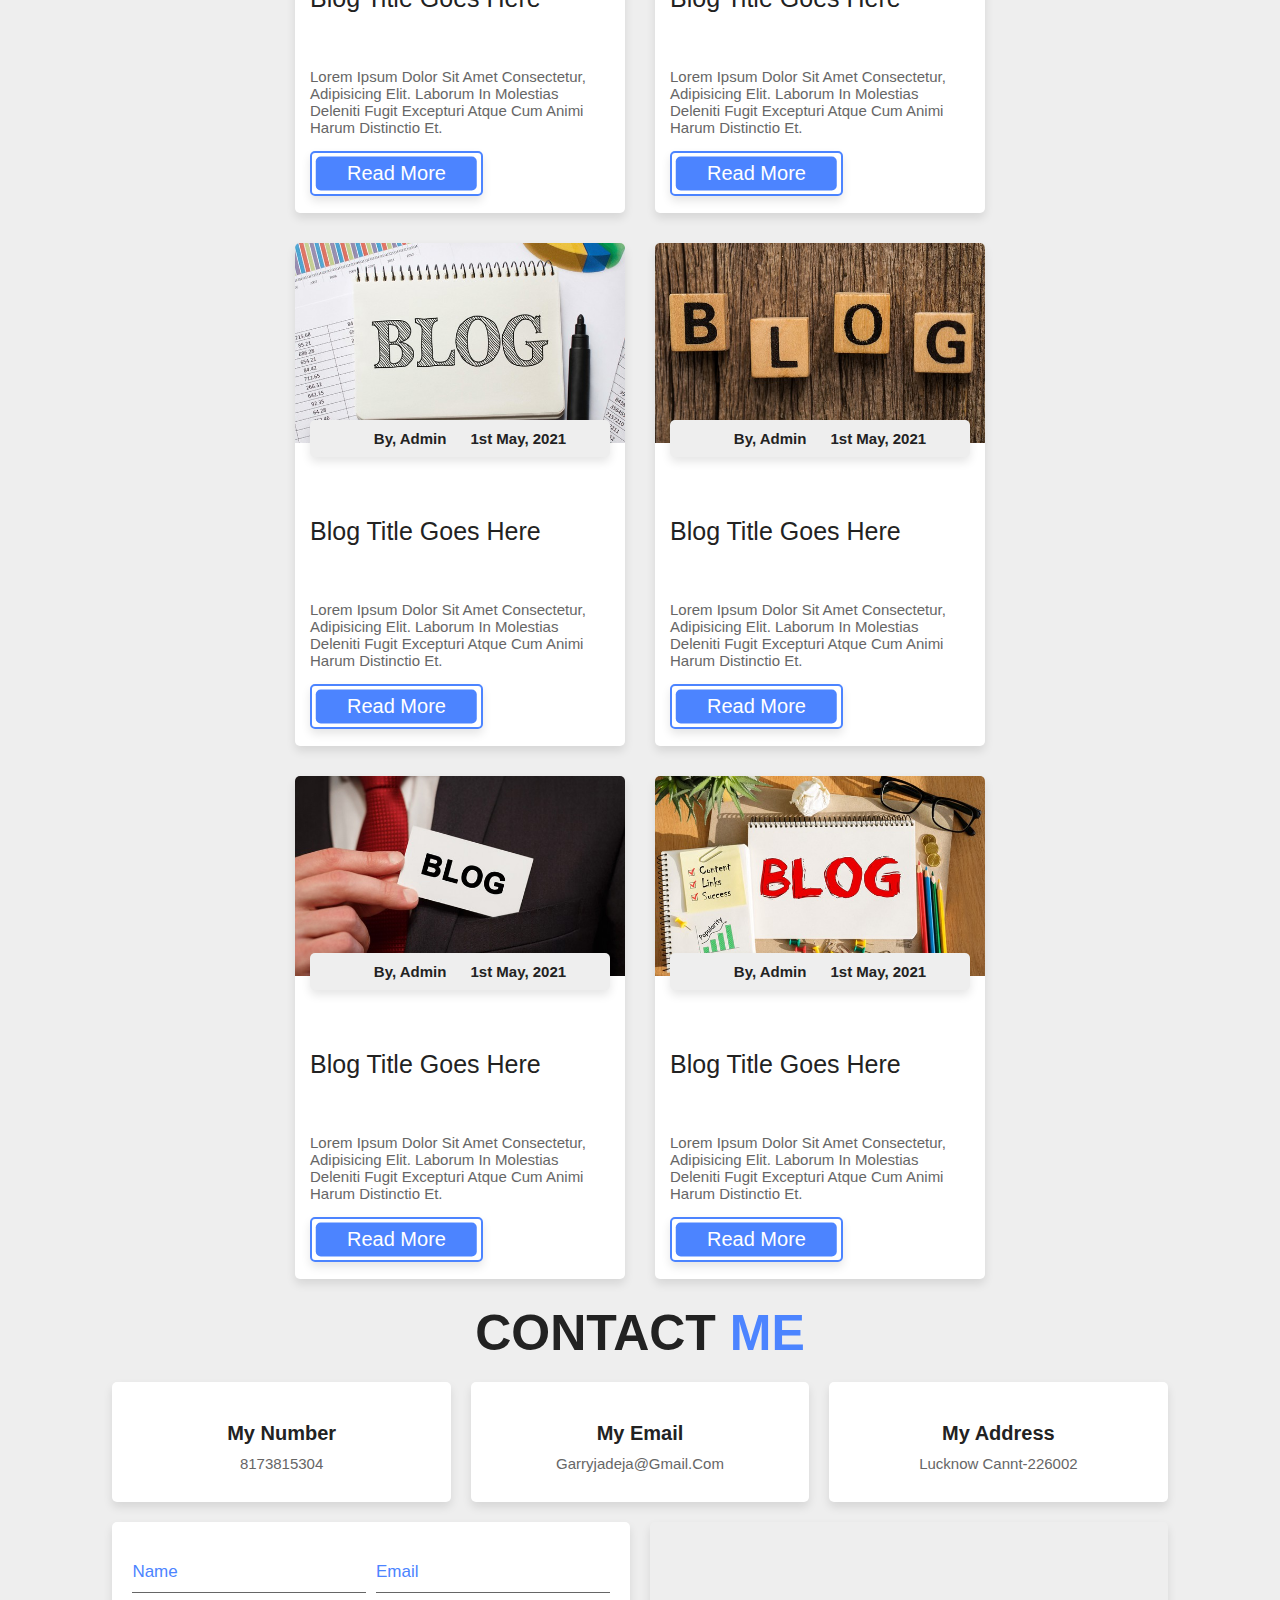
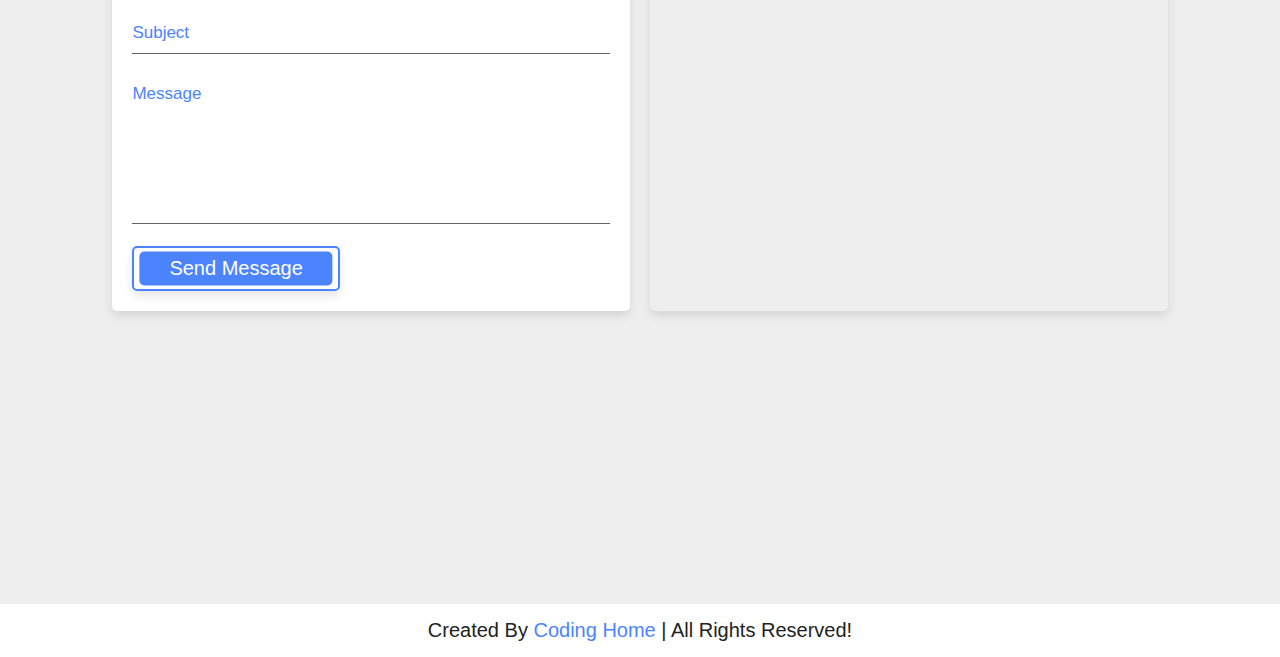
==== commit a93a7523: "Update rudraport.html" ====
--- a/rudraport.html
+++ b/rudraport.html
@@ -151,19 +151,19 @@
     <div class="box-container">
         <div class="box">
             <span class="number">1</span>
-            <img src="images/s1.png" alt="seo image">
+            <img src="s1.png" alt="seo image">
             <h3>seo marketing</h3>
             <p>I do not see problems.  I focus only on the solutions. #focusonlyonthesolutions.Always try to ensure an SEO-friendly website.We can write very effective headlines.I can eliminate many technical SEO errors.We can improve the content of a website</p>
         </div>
         <div class="box">
             <span class="number">2</span>
-            <img src="images/s2.png" alt="graphic design">
+            <img src="s2.png" alt="graphic design">
             <h3>graphic design</h3>
             <p>I am a professional graphic designer with over 6 years of experience. I have much experience in designing Business cards, Letterheads, Logos, and Flyers. I use Adobe Illustrator and Adobe Photoshop to design the graphics for you. Not only that,</p> 
         </div>
         <div class="box">
             <span class="number">3</span>
-            <img src="images/s3.png" alt="digital-marketing">
+            <img src="s3.png" alt="digital-marketing">
             <h3>digital marketing</h3>
             <p>I do not see problems.  I focus only on the solutions. #focusonlyonthesolutions.Always try to ensure an SEO-friendly website.We can write very effective headlines.I can eliminate many technical SEO errors.We can improve the content of a website</p>
 
@@ -171,14 +171,14 @@
         </div>
         <div class="box">
             <span class="number">4</span>
-            <img src="images/s4.png" alt="data analysis">
+            <img src="s4.png" alt="data analysis">
             <h3>data analysis</h3>
             <p>I do not see problems.  I focus only on the solutions. #focusonlyonthesolutions.Always try to ensure an SEO-friendly website.We can write very effective headlines.I can eliminate many technical SEO errors.We can improve the content of a website</p>
            </div>
             
            <div class="box">
             <span class="number">5</span>
-            <img src="images/s5.png" alt="web development">
+            <img src="s5.png" alt="web development">
             <h3>web development</h3>
             <p>I do not see problems.  I focus only on the solutions. #focusonlyonthesolutions.Always try to ensure an SEO-friendly website.We can write very effective headlines.I can eliminate many technical SEO errors.We can improve the content of a website</p>
 
@@ -186,7 +186,7 @@
            </div>
            <div class="box">
             <span class="number">6</span>
-            <img src="images/s6.png" alt="web design">
+            <img src="s6.png" alt="web design">
             <h3>web design</h3>
             <p>I do not see problems.  I focus only on the solutions. #focusonlyonthesolutions.Always try to ensure an SEO-friendly website.We can write very effective headlines.I can eliminate many technical SEO errors.We can improve the content of a website</p>
            </div>
@@ -211,63 +211,63 @@
     <div class="image-container">
 
         <div class="box design">
-            <img src="images/img1.jpg" alt="">
+            <img src="img1.jpg" alt="">
             <div class="info">
                 <h3>PROJECT TITLE</h3>
             </div>
         </div>
 
         <div class="box design">
-            <img src="images/img2.jpg" alt="">
+            <img src="img2.jpg" alt="">
             <div class="info">
                 <h3>PROJECT TITLE</h3>
             </div>
         </div>
 
         <div class="box design">
-            <img src="images/img3.jpg" alt="">
+            <img src="img3.jpg" alt="">
             <div class="info">
                 <h3>PROJECT TITLE</h3>
             </div>
         </div>
 
         <div class="box code">
-            <img src="images/img4.jpg" alt="">
+            <img src="img4.jpg" alt="">
             <div class="info">
                 <h3>PROJECT TITLE</h3>
             </div>
         </div>
 
         <div class="box code">
-            <img src="images/img5.jpg" alt="">
+            <img src="img5.jpg" alt="">
             <div class="info">
                 <h3>PROJECT TITLE</h3>
             </div>
         </div>
 
         <div class="box website">
-            <img src="images/img6.jpg" alt="">
+            <img src="img6.jpg" alt="">
             <div class="info">
                 <h3>PROJECT TITLE</h3>
             </div>
         </div>
 
         <div class="box brand">
-            <img src="images/img7.jpg" alt="">
+            <img src="img7.jpg" alt="">
             <div class="info">
                 <h3>PROJECT TITLE</h3>
             </div>
         </div>
 
         <div class="box brand">
-            <img src="images/img8.jpg" alt="">
+            <img src="img8.jpg" alt="">
             <div class="info">
                 <h3>PROJECT TITLE</h3>
             </div>
         </div>
 
         <div class="box brand">
-            <img src="images/img9.jpg" alt="">
+            <img src="img9.jpg" alt="">
             <div class="info">
                 <h3>PROJECT TITLE</h3>
             </div>
@@ -285,57 +285,57 @@
     <div class="box-container">
 
         <div class="box">
-            <img src="images/blog1.jpg" alt="">
-            <div class="content">
-                <h3 class="info"> <i class="fas fa-user"></i> by, admin <i class="fas fa-calendar"></i> 1st may, 2021 </h3>
-                <a href="#" class="title"> blog title goes here </a>
-                <p>Lorem ipsum dolor sit amet consectetur, adipisicing elit. Laborum in molestias deleniti fugit excepturi atque cum animi harum distinctio et.</p>
-                <a href="#" class="btn">read more</a>
-            </div>
-        </div>
-
-        <div class="box">
-            <img src="images/blog2.jpg" alt="">
-            <div class="content">
-                <h3 class="info"> <i class="fas fa-user"></i> by, admin <i class="fas fa-calendar"></i> 1st may, 2021 </h3>
-                <a href="#" class="title"> blog title goes here </a>
-                <p>Lorem ipsum dolor sit amet consectetur, adipisicing elit. Laborum in molestias deleniti fugit excepturi atque cum animi harum distinctio et.</p>
-                <a href="#" class="btn">read more</a>
-            </div>
-        </div>
-
-        <div class="box">
-            <img src="images/blog3.jpg" alt="">
-            <div class="content">
-                <h3 class="info"> <i class="fas fa-user"></i> by, admin <i class="fas fa-calendar"></i> 1st may, 2021 </h3>
-                <a href="#" class="title"> blog title goes here </a>
-                <p>Lorem ipsum dolor sit amet consectetur, adipisicing elit. Laborum in molestias deleniti fugit excepturi atque cum animi harum distinctio et.</p>
-                <a href="#" class="btn">read more</a>
-            </div>
-        </div>
-
-        <div class="box">
-            <img src="images/blog4.jpg" alt="">
-            <div class="content">
-                <h3 class="info"> <i class="fas fa-user"></i> by, admin <i class="fas fa-calendar"></i> 1st may, 2021 </h3>
-                <a href="#" class="title"> blog title goes here </a>
-                <p>Lorem ipsum dolor sit amet consectetur, adipisicing elit. Laborum in molestias deleniti fugit excepturi atque cum animi harum distinctio et.</p>
-                <a href="#" class="btn">read more</a>
-            </div>
-        </div>
-
-        <div class="box">
-            <img src="images/blog5.jpg" alt="">
-            <div class="content">
-                <h3 class="info"> <i class="fas fa-user"></i> by, admin <i class="fas fa-calendar"></i> 1st may, 2021 </h3>
-                <a href="#" class="title"> blog title goes here </a>
-                <p>Lorem ipsum dolor sit amet consectetur, adipisicing elit. Laborum in molestias deleniti fugit excepturi atque cum animi harum distinctio et.</p>
-                <a href="#" class="btn">read more</a>
-            </div>
-        </div>
-
-        <div class="box">
-            <img src="images/blog6.jpg" alt="">
+            <img src="blog1.jpg" alt="">
+            <div class="content">
+                <h3 class="info"> <i class="fas fa-user"></i> by, admin <i class="fas fa-calendar"></i> 1st may, 2021 </h3>
+                <a href="#" class="title"> blog title goes here </a>
+                <p>Lorem ipsum dolor sit amet consectetur, adipisicing elit. Laborum in molestias deleniti fugit excepturi atque cum animi harum distinctio et.</p>
+                <a href="#" class="btn">read more</a>
+            </div>
+        </div>
+
+        <div class="box">
+            <img src="blog2.jpg" alt="">
+            <div class="content">
+                <h3 class="info"> <i class="fas fa-user"></i> by, admin <i class="fas fa-calendar"></i> 1st may, 2021 </h3>
+                <a href="#" class="title"> blog title goes here </a>
+                <p>Lorem ipsum dolor sit amet consectetur, adipisicing elit. Laborum in molestias deleniti fugit excepturi atque cum animi harum distinctio et.</p>
+                <a href="#" class="btn">read more</a>
+            </div>
+        </div>
+
+        <div class="box">
+            <img src="blog3.jpg" alt="">
+            <div class="content">
+                <h3 class="info"> <i class="fas fa-user"></i> by, admin <i class="fas fa-calendar"></i> 1st may, 2021 </h3>
+                <a href="#" class="title"> blog title goes here </a>
+                <p>Lorem ipsum dolor sit amet consectetur, adipisicing elit. Laborum in molestias deleniti fugit excepturi atque cum animi harum distinctio et.</p>
+                <a href="#" class="btn">read more</a>
+            </div>
+        </div>
+
+        <div class="box">
+            <img src="blog4.jpg" alt="">
+            <div class="content">
+                <h3 class="info"> <i class="fas fa-user"></i> by, admin <i class="fas fa-calendar"></i> 1st may, 2021 </h3>
+                <a href="#" class="title"> blog title goes here </a>
+                <p>Lorem ipsum dolor sit amet consectetur, adipisicing elit. Laborum in molestias deleniti fugit excepturi atque cum animi harum distinctio et.</p>
+                <a href="#" class="btn">read more</a>
+            </div>
+        </div>
+
+        <div class="box">
+            <img src="blog5.jpg" alt="">
+            <div class="content">
+                <h3 class="info"> <i class="fas fa-user"></i> by, admin <i class="fas fa-calendar"></i> 1st may, 2021 </h3>
+                <a href="#" class="title"> blog title goes here </a>
+                <p>Lorem ipsum dolor sit amet consectetur, adipisicing elit. Laborum in molestias deleniti fugit excepturi atque cum animi harum distinctio et.</p>
+                <a href="#" class="btn">read more</a>
+            </div>
+        </div>
+
+        <div class="box">
+            <img src="blog6.jpg" alt="">
             <div class="content">
                 <h3 class="info"> <i class="fas fa-user"></i> by, admin <i class="fas fa-calendar"></i> 1st may, 2021 </h3>
                 <a href="#" class="title"> blog title goes here </a>
